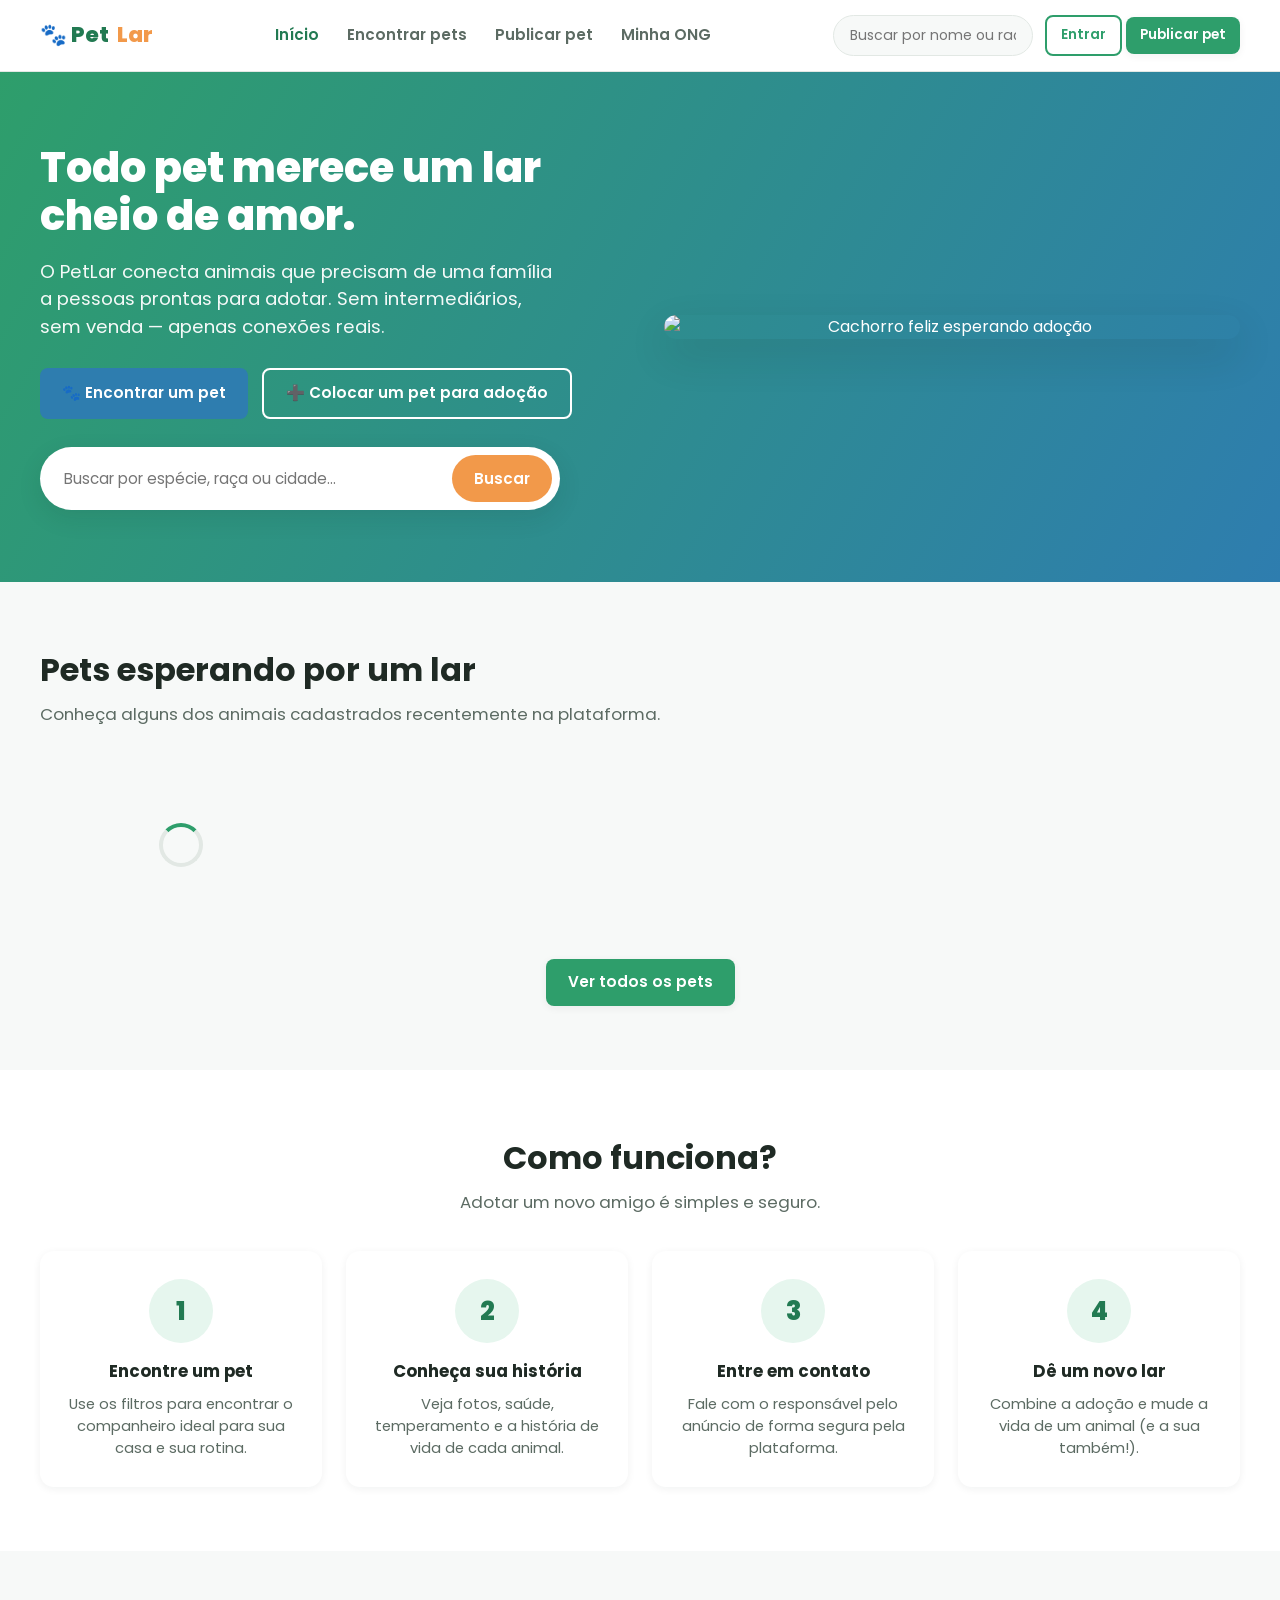
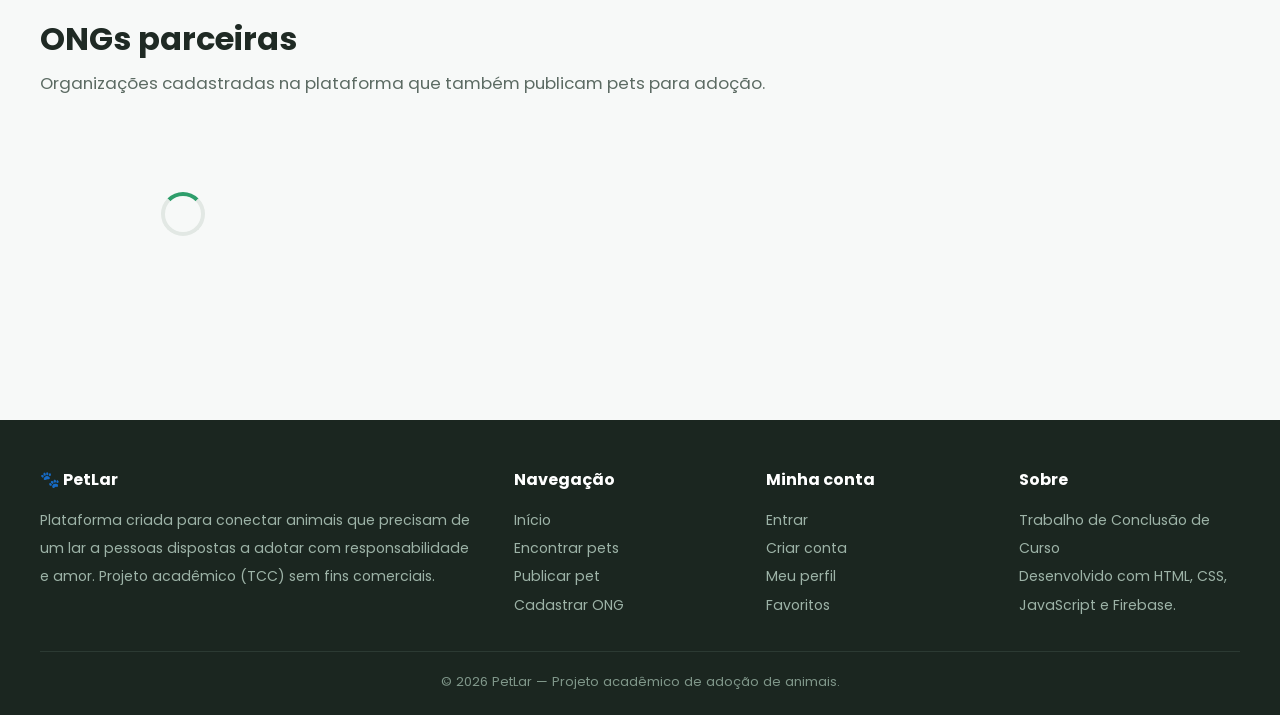
==== index.html @ cc05b036 "Petlar" ====
<!DOCTYPE html>
<html lang="pt-BR">
<head>
<meta charset="UTF-8">
<meta name="viewport" content="width=device-width, initial-scale=1.0">
<title>PetLar - Adote com amor</title>
<meta name="description" content="Plataforma de adoção de animais. Encontre um pet ou publique um anúncio de adoção.">
<link rel="preconnect" href="https://fonts.googleapis.com">
<link href="https://fonts.googleapis.com/css2?family=Poppins:wght@400;500;600;700;800&display=swap" rel="stylesheet">
<link rel="stylesheet" href="css/style.css">
</head>
<body>

<header class="site-header" id="site-header"></header>

<!-- HERO -->
<section class="hero">
  <div class="container">
    <div class="hero-content">
      <h1>Todo pet merece um lar cheio de amor.</h1>
      <p>O PetLar conecta animais que precisam de uma família a pessoas prontas para adotar. Sem intermediários, sem venda — apenas conexões reais.</p>
      <div class="hero-actions">
        <a href="pets.html" class="btn btn-secondary">🐾 Encontrar um pet</a>
        <a href="publicar.html" class="btn btn-outline-white">➕ Colocar um pet para adoção</a>
      </div>
      <form class="hero-search" onsubmit="event.preventDefault(); window.location.href='pets.html?busca=' + encodeURIComponent(this.q.value);">
        <input type="text" name="q" placeholder="Buscar por espécie, raça ou cidade...">
        <button type="submit" class="btn btn-accent">Buscar</button>
      </form>
    </div>
    <div class="hero-image">
      <img src="https://images.unsplash.com/photo-1601758228041-f3b2795255f1?q=80&w=900&auto=format&fit=crop" alt="Cachorro feliz esperando adoção">
    </div>
  </div>
</section>

<!-- PETS RECENTES -->
<section class="section">
  <div class="container">
    <h2 class="section-title">Pets esperando por um lar</h2>
    <p class="section-subtitle">Conheça alguns dos animais cadastrados recentemente na plataforma.</p>
    <div class="pets-grid" id="recent-pets-grid">
      <div class="loading-spinner"><div class="spinner"></div></div>
    </div>
    <div class="text-center" style="margin-top:32px;">
      <a href="pets.html" class="btn btn-primary">Ver todos os pets</a>
    </div>
  </div>
</section>

<!-- COMO FUNCIONA -->
<section class="section bg-alt">
  <div class="container">
    <h2 class="section-title text-center">Como funciona?</h2>
    <p class="section-subtitle text-center">Adotar um novo amigo é simples e seguro.</p>
    <div class="steps-grid">
      <div class="step-card">
        <div class="step-icon">1</div>
        <h3>Encontre um pet</h3>
        <p>Use os filtros para encontrar o companheiro ideal para sua casa e sua rotina.</p>
      </div>
      <div class="step-card">
        <div class="step-icon">2</div>
        <h3>Conheça sua história</h3>
        <p>Veja fotos, saúde, temperamento e a história de vida de cada animal.</p>
      </div>
      <div class="step-card">
        <div class="step-icon">3</div>
        <h3>Entre em contato</h3>
        <p>Fale com o responsável pelo anúncio de forma segura pela plataforma.</p>
      </div>
      <div class="step-card">
        <div class="step-icon">4</div>
        <h3>Dê um novo lar</h3>
        <p>Combine a adoção e mude a vida de um animal (e a sua também!).</p>
      </div>
    </div>
  </div>
</section>

<!-- ONGS PARCEIRAS -->
<section class="section">
  <div class="container">
    <h2 class="section-title">ONGs parceiras</h2>
    <p class="section-subtitle">Organizações cadastradas na plataforma que também publicam pets para adoção.</p>
    <div class="ongs-grid" id="partner-ongs-grid">
      <div class="loading-spinner"><div class="spinner"></div></div>
    </div>
  </div>
</section>

<footer class="site-footer" id="site-footer"></footer>

<!-- Firebase SDK (compat) -->
<script src="https://www.gstatic.com/firebasejs/10.13.0/firebase-app-compat.js"></script>
<script src="https://www.gstatic.com/firebasejs/10.13.0/firebase-auth-compat.js"></script>
<script src="https://www.gstatic.com/firebasejs/10.13.0/firebase-firestore-compat.js"></script>
<script src="https://www.gstatic.com/firebasejs/10.13.0/firebase-storage-compat.js"></script>

<script src="js/firebase-config.js"></script>
<script src="js/utils.js"></script>
<script src="js/header.js"></script>
<script src="js/auth.js"></script>
<script src="js/pets.js"></script>
<script>
  initLayout('index');

  async function carregarPetsRecentes(){
    const grid = document.getElementById('recent-pets-grid');
    try{
      const pets = await buscarPets({ incluirAdotados: false });
      const recentes = pets.slice(0, 8);
      if(recentes.length === 0){
        grid.innerHTML = `<div class="empty-state"><div class="icon">🐕</div><h3>Nenhum pet cadastrado ainda</h3><p>Seja o primeiro a publicar um pet para adoção!</p></div>`;
        return;
      }
      grid.innerHTML = recentes.map(petCardHTML).join('');
      atualizarBotoesFavorito();
    }catch(err){
      console.error(err);
      grid.innerHTML = `<div class="empty-state"><h3>Erro ao carregar pets</h3><p>${traduzirErroFirebase(err)}</p></div>`;
    }
  }

  async function carregarOngsParceiras(){
    const grid = document.getElementById('partner-ongs-grid');
    try{
      const snap = await db.collection('ongs').where('status', '==', 'aprovada').limit(6).get();
      const ongs = snap.docs.map(d => ({ id: d.id, ...d.data() }));
      if(ongs.length === 0){
        grid.innerHTML = `<div class="empty-state"><div class="icon">🏠</div><h3>Nenhuma ONG parceira ainda</h3><p>Cadastre a sua ONG e apareça aqui.</p></div>`;
        return;
      }
      grid.innerHTML = ongs.map(o => `
        <a href="ong.html?id=${o.id}" class="ong-card">
          <img src="${o.logo || 'https://placehold.co/100x100?text=ONG'}" alt="${o.name}">
          <div>
            <h3>${o.name}</h3>
            <p style="color:var(--color-text-light); font-size:0.85rem;">📍 ${o.city}/${o.state}</p>
          </div>
        </a>
      `).join('');
    }catch(err){
      console.error(err);
      grid.innerHTML = '';
    }
  }

  carregarPetsRecentes();
  carregarOngsParceiras();
</script>
</body>
</html>
---- css/style.css ----
/* ==========================================================================
   PetLar - Design System / Estilos Globais
   ========================================================================== */

:root{
  --color-primary: #2E9E6B;      /* verde - confiança/natureza */
  --color-primary-dark: #227A52;
  --color-primary-light: #E6F6EE;
  --color-secondary: #2E7DAF;    /* azul - segurança */
  --color-secondary-dark: #235F86;
  --color-accent: #F2994A;       /* laranja - acolhimento/carinho */
  --color-accent-dark: #D97F2E;
  --color-danger: #E15554;
  --color-danger-dark: #C43F3E;
  --color-warning: #F2C94C;
  --color-bg: #F7F9F8;
  --color-surface: #FFFFFF;
  --color-text: #1F2A24;
  --color-text-light: #5C6B63;
  --color-border: #E2E8E4;
  --radius-sm: 8px;
  --radius-md: 14px;
  --radius-lg: 22px;
  --shadow-sm: 0 2px 8px rgba(20, 40, 30, 0.06);
  --shadow-md: 0 8px 24px rgba(20, 40, 30, 0.10);
  --shadow-lg: 0 16px 40px rgba(20, 40, 30, 0.14);
  --header-height: 72px;
  --max-width: 1240px;
  --font-main: 'Poppins', 'Segoe UI', Arial, sans-serif;
}

*{ box-sizing: border-box; margin:0; padding:0; }
html{ scroll-behavior: smooth; }
body{
  font-family: var(--font-main);
  background: var(--color-bg);
  color: var(--color-text);
  line-height: 1.5;
  -webkit-font-smoothing: antialiased;
  padding-top: var(--header-height);
}
img{ max-width:100%; display:block; }
a{ text-decoration:none; color: inherit; }
ul{ list-style:none; }
button{ font-family: inherit; cursor:pointer; }
input, select, textarea{ font-family: inherit; }

.container{
  width:100%;
  max-width: var(--max-width);
  margin: 0 auto;
  padding: 0 20px;
}

.section{ padding: 64px 0; }
.section-title{ font-size: 2rem; font-weight:700; margin-bottom: 8px; }
.section-subtitle{ color: var(--color-text-light); margin-bottom: 36px; font-size:1.05rem; }
.text-center{ text-align:center; }

/* ---------- Botões ---------- */
.btn{
  display:inline-flex; align-items:center; justify-content:center; gap:8px;
  padding: 12px 22px; border-radius: var(--radius-sm); border:none;
  font-weight:600; font-size:0.95rem; transition: all .2s ease; white-space:nowrap;
}
.btn:active{ transform: scale(0.97); }
.btn-primary{ background: var(--color-primary); color:#fff; box-shadow: var(--shadow-sm); }
.btn-primary:hover{ background: var(--color-primary-dark); }
.btn-secondary{ background: var(--color-secondary); color:#fff; }
.btn-secondary:hover{ background: var(--color-secondary-dark); }
.btn-accent{ background: var(--color-accent); color:#fff; }
.btn-accent:hover{ background: var(--color-accent-dark); }
.btn-outline{ background:transparent; border:2px solid var(--color-primary); color: var(--color-primary); }
.btn-outline:hover{ background: var(--color-primary-light); }
.btn-outline-white{ background:transparent; border:2px solid #fff; color:#fff; }
.btn-outline-white:hover{ background: rgba(255,255,255,0.15); }
.btn-danger{ background: var(--color-danger); color:#fff; }
.btn-danger:hover{ background: var(--color-danger-dark); }
.btn-ghost{ background: transparent; color: var(--color-text); }
.btn-ghost:hover{ background: var(--color-border); }
.btn-sm{ padding: 8px 14px; font-size:0.85rem; }
.btn-block{ width:100%; }
.btn:disabled{ opacity:.6; cursor:not-allowed; }

/* ---------- Header ---------- */
.site-header{
  position: fixed; top:0; left:0; right:0; height: var(--header-height);
  background: rgba(255,255,255,0.96); backdrop-filter: blur(6px);
  border-bottom: 1px solid var(--color-border); z-index: 1000;
}
.site-header .container{ height:100%; display:flex; align-items:center; justify-content:space-between; gap:16px; }
.logo{ display:flex; align-items:center; gap:8px; font-weight:800; font-size:1.35rem; color: var(--color-primary-dark); flex-shrink:0; }
.logo span{ color: var(--color-accent); }
.nav-desktop{ display:flex; align-items:center; gap:28px; flex:1; justify-content:center; }
.nav-desktop a{ font-weight:600; font-size:0.95rem; color: var(--color-text-light); transition: color .2s; position:relative; }
.nav-desktop a:hover, .nav-desktop a.active{ color: var(--color-primary-dark); }
.header-actions{ display:flex; align-items:center; gap:12px; flex-shrink:0; }
.header-search{ display:flex; align-items:center; }
.header-search input{
  border:1px solid var(--color-border); border-radius: 999px; padding: 9px 16px;
  width: 200px; font-size:0.88rem; background: var(--color-bg);
}
.user-menu{ position:relative; }
.user-avatar-btn{ display:flex; align-items:center; gap:8px; background:none; border:none; padding:4px; border-radius:999px; }
.user-avatar-btn img{ width:38px; height:38px; border-radius:50%; object-fit:cover; border:2px solid var(--color-primary); }
.user-dropdown{
  position:absolute; right:0; top:52px; background:#fff; border-radius: var(--radius-md);
  box-shadow: var(--shadow-lg); min-width:210px; padding:8px; display:none; border:1px solid var(--color-border);
}
.user-dropdown.open{ display:block; }
.user-dropdown a, .user-dropdown button{
  display:flex; align-items:center; gap:10px; width:100%; text-align:left; background:none; border:none;
  padding:10px 12px; border-radius: var(--radius-sm); font-size:0.9rem; font-weight:500; color: var(--color-text);
}
.user-dropdown a:hover, .user-dropdown button:hover{ background: var(--color-primary-light); }
.mobile-toggle{ display:none; background:none; border:none; font-size:1.6rem; color: var(--color-primary-dark); }

.nav-mobile{
  display:none; position:fixed; top: var(--header-height); left:0; right:0; bottom:0;
  background:#fff; z-index:999; padding:20px; overflow-y:auto;
}
.nav-mobile.open{ display:block; }
.nav-mobile a, .nav-mobile button{
  display:flex; align-items:center; gap:10px; padding:16px 6px; border-bottom:1px solid var(--color-border);
  font-weight:600; font-size:1.05rem; width:100%; text-align:left; background:none; border-left:none; border-right:none; border-top:none;
}
.nav-mobile .btn{ margin-top:16px; }

/* ---------- Hero ---------- */
.hero{
  background: linear-gradient(120deg, var(--color-primary) 0%, var(--color-secondary) 100%);
  color:#fff; padding: 72px 0; overflow:hidden; position:relative;
}
.hero .container{ display:flex; align-items:center; gap:48px; }
.hero-content{ flex:1; }
.hero-content h1{ font-size: 2.6rem; font-weight:800; line-height:1.15; margin-bottom:18px; }
.hero-content p{ font-size:1.15rem; opacity:.95; margin-bottom:28px; max-width:520px; }
.hero-actions{ display:flex; gap:14px; flex-wrap:wrap; }
.hero-image{ flex:1; text-align:center; }
.hero-image img{ max-width:100%; border-radius: var(--radius-lg); box-shadow: var(--shadow-lg); }
.hero-search{
  margin-top:28px; background:#fff; padding:8px; border-radius: 999px; display:flex; gap:8px;
  max-width:520px; box-shadow: var(--shadow-md);
}
.hero-search input{ flex:1; border:none; padding:12px 16px; border-radius:999px; font-size:0.95rem; color: var(--color-text); }
.hero-search input:focus{ outline:none; }
.hero-search button{ border-radius:999px; }

/* ---------- Como funciona ---------- */
.steps-grid{ display:grid; grid-template-columns: repeat(4, 1fr); gap:24px; }
.step-card{ background: var(--color-surface); border-radius: var(--radius-md); padding: 28px 20px; text-align:center; box-shadow: var(--shadow-sm); transition: transform .2s; }
.step-card:hover{ transform: translateY(-4px); box-shadow: var(--shadow-md); }
.step-icon{
  width:64px; height:64px; border-radius:50%; background: var(--color-primary-light); color: var(--color-primary-dark);
  display:flex; align-items:center; justify-content:center; font-size:1.6rem; margin:0 auto 16px; font-weight:800;
}
.step-card h3{ font-size:1.05rem; margin-bottom:8px; }
.step-card p{ color: var(--color-text-light); font-size:0.92rem; }

/* ---------- Cards de Pet ---------- */
.pets-grid{ display:grid; grid-template-columns: repeat(auto-fill, minmax(260px, 1fr)); gap:24px; }
.pet-card{
  background: var(--color-surface); border-radius: var(--radius-md); overflow:hidden;
  box-shadow: var(--shadow-sm); transition: transform .2s, box-shadow .2s; display:flex; flex-direction:column;
  border:1px solid var(--color-border);
}
.pet-card:hover{ transform: translateY(-6px); box-shadow: var(--shadow-md); }
.pet-card-img{ position:relative; width:100%; padding-top:75%; background:#eee; overflow:hidden; }
.pet-card-img img{ position:absolute; top:0; left:0; width:100%; height:100%; object-fit:cover; }
.pet-card-badge{
  position:absolute; top:12px; left:12px; background: var(--color-accent); color:#fff; font-size:0.72rem;
  font-weight:700; padding:4px 10px; border-radius:999px; text-transform:uppercase; letter-spacing:.03em;
}
.pet-card-badge.adopted{ background: var(--color-text-light); }
.pet-card-fav{
  position:absolute; top:10px; right:10px; background:rgba(255,255,255,0.9); border:none; border-radius:50%;
  width:36px; height:36px; display:flex; align-items:center; justify-content:center; font-size:1.1rem;
}
.pet-card-fav.active{ color: var(--color-danger); }
.pet-card-body{ padding:16px; flex:1; display:flex; flex-direction:column; gap:6px; }
.pet-card-body h3{ font-size:1.15rem; font-weight:700; }
.pet-card-meta{ display:flex; flex-wrap:wrap; gap:6px; color: var(--color-text-light); font-size:0.85rem; }
.pet-card-meta span::after{ content:'•'; margin-left:6px; color: var(--color-border); }
.pet-card-meta span:last-child::after{ content:''; }
.pet-card-location{ font-size:0.85rem; color: var(--color-text-light); display:flex; align-items:center; gap:5px; }
.pet-card-footer{ padding:0 16px 16px; margin-top:auto; }

/* ---------- Filtros ---------- */
.filters-bar{
  background:#fff; border-radius: var(--radius-md); padding:20px; box-shadow: var(--shadow-sm);
  display:grid; grid-template-columns: repeat(auto-fill, minmax(150px,1fr)); gap:14px; margin-bottom: 28px; align-items:end;
}
.filter-group{ display:flex; flex-direction:column; gap:6px; }
.filter-group label{ font-size:0.78rem; font-weight:700; color: var(--color-text-light); text-transform:uppercase; letter-spacing:.02em; }
.filters-bar .btn{ align-self:end; }

/* ---------- Formulários ---------- */
.form-card{
  background:#fff; border-radius: var(--radius-lg); padding: 36px; box-shadow: var(--shadow-md);
  max-width: 640px; margin: 40px auto;
}
.form-card.wide{ max-width: 900px; }
.form-card h2{ font-size:1.6rem; margin-bottom:6px; }
.form-card .form-subtitle{ color: var(--color-text-light); margin-bottom: 26px; }
.form-row{ display:grid; grid-template-columns: 1fr 1fr; gap:16px; }
.form-group{ margin-bottom:18px; }
.form-group label{ display:block; font-weight:600; font-size:0.88rem; margin-bottom:6px; }
.form-group .hint{ font-size:0.78rem; color: var(--color-text-light); margin-top:4px; display:block; }
.form-control{
  width:100%; padding: 12px 14px; border:1.5px solid var(--color-border); border-radius: var(--radius-sm);
  font-size:0.95rem; background:#fcfdfc; transition: border-color .2s;
}
.form-control:focus{ outline:none; border-color: var(--color-primary); background:#fff; }
textarea.form-control{ resize:vertical; min-height:100px; }
.checkbox-row{ display:flex; align-items:center; gap:8px; margin-bottom:10px; }
.checkbox-row input{ width:18px; height:18px; accent-color: var(--color-primary); }
.radio-group{ display:flex; gap:16px; }
.radio-option{ display:flex; align-items:center; gap:6px; }
.form-divider{ border:none; border-top:1px solid var(--color-border); margin: 24px 0; }
.form-error{ color: var(--color-danger); font-size:0.82rem; margin-top:4px; display:none; }
.form-error.show{ display:block; }
.image-upload-box{
  border:2px dashed var(--color-border); border-radius: var(--radius-md); padding: 24px; text-align:center;
  color: var(--color-text-light); cursor:pointer; transition: border-color .2s;
}
.image-upload-box:hover{ border-color: var(--color-primary); }
.image-preview-grid{ display:flex; flex-wrap:wrap; gap:12px; margin-top:14px; }
.image-preview-item{ position:relative; width:100px; height:100px; border-radius: var(--radius-sm); overflow:hidden; border:2px solid var(--color-border); }
.image-preview-item img{ width:100%; height:100%; object-fit:cover; }
.image-preview-item .main-tag{ position:absolute; bottom:0; left:0; right:0; background: var(--color-primary); color:#fff; font-size:0.65rem; text-align:center; padding:2px; }
.image-preview-item .remove-img{ position:absolute; top:2px; right:2px; background:rgba(0,0,0,0.6); color:#fff; border:none; border-radius:50%; width:20px; height:20px; font-size:0.7rem; }
.image-preview-item.selected{ border-color: var(--color-accent); }

/* ---------- Auth pages ---------- */
.auth-page{ min-height: calc(100vh - var(--header-height)); display:flex; align-items:center; justify-content:center; background: var(--color-bg); padding: 40px 16px; }
.auth-links{ text-align:center; margin-top:16px; font-size:0.9rem; color: var(--color-text-light); }
.auth-links a{ color: var(--color-primary-dark); font-weight:600; }

/* ---------- Cards genéricos / painel ---------- */
.panel-header{ display:flex; align-items:center; justify-content:space-between; flex-wrap:wrap; gap:12px; margin-bottom: 28px; }
.stat-grid{ display:grid; grid-template-columns: repeat(auto-fit, minmax(180px,1fr)); gap:18px; margin-bottom: 32px; }
.stat-card{ background:#fff; border-radius: var(--radius-md); padding: 22px; box-shadow: var(--shadow-sm); border-left:5px solid var(--color-primary); }
.stat-card h4{ font-size:0.82rem; color: var(--color-text-light); text-transform:uppercase; letter-spacing:.03em; margin-bottom:8px; }
.stat-card .stat-value{ font-size:1.9rem; font-weight:800; }
.stat-card.orange{ border-left-color: var(--color-accent); }
.stat-card.blue{ border-left-color: var(--color-secondary); }
.stat-card.red{ border-left-color: var(--color-danger); }

.table-wrap{ background:#fff; border-radius: var(--radius-md); overflow-x:auto; box-shadow: var(--shadow-sm); }
table{ width:100%; border-collapse:collapse; min-width:640px; }
th, td{ text-align:left; padding: 14px 16px; border-bottom:1px solid var(--color-border); font-size:0.88rem; }
th{ background: var(--color-bg); font-weight:700; text-transform:uppercase; font-size:0.72rem; letter-spacing:.03em; color: var(--color-text-light); }
tr:last-child td{ border-bottom:none; }

.badge{ display:inline-block; padding:4px 10px; border-radius:999px; font-size:0.72rem; font-weight:700; text-transform:uppercase; }
.badge-green{ background: var(--color-primary-light); color: var(--color-primary-dark); }
.badge-gray{ background:#EDEFEE; color: var(--color-text-light); }
.badge-orange{ background:#FEF1E3; color: var(--color-accent-dark); }
.badge-red{ background:#FBEAEA; color: var(--color-danger-dark); }

.tabs{ display:flex; gap:6px; border-bottom:2px solid var(--color-border); margin-bottom:24px; flex-wrap:wrap; }
.tab-btn{ background:none; border:none; padding:12px 18px; font-weight:600; color: var(--color-text-light); border-bottom:3px solid transparent; margin-bottom:-2px; }
.tab-btn.active{ color: var(--color-primary-dark); border-color: var(--color-primary); }

/* ---------- Perfil ---------- */
.profile-header{ display:flex; align-items:center; gap:24px; background:#fff; border-radius: var(--radius-lg); padding:32px; box-shadow: var(--shadow-sm); margin-bottom: 28px; flex-wrap:wrap; }
.profile-avatar{ width:110px; height:110px; border-radius:50%; object-fit:cover; border:4px solid var(--color-primary-light); }
.profile-info h2{ font-size:1.5rem; }
.profile-info p{ color: var(--color-text-light); margin-top:4px; }
.profile-stats{ display:flex; gap:28px; margin-top:12px; }
.profile-stats div{ text-align:center; }
.profile-stats strong{ display:block; font-size:1.3rem; color: var(--color-primary-dark); }
.profile-stats span{ font-size:0.78rem; color: var(--color-text-light); }

/* ---------- Detalhe do Pet ---------- */
.pet-detail{ display:grid; grid-template-columns: 1.1fr 0.9fr; gap:40px; align-items:start; }
.pet-gallery-main{ width:100%; border-radius: var(--radius-lg); overflow:hidden; aspect-ratio: 4/3; background:#eee; }
.pet-gallery-main img{ width:100%; height:100%; object-fit:cover; }
.pet-gallery-thumbs{ display:flex; gap:10px; margin-top:12px; flex-wrap:wrap; }
.pet-gallery-thumbs img{ width:76px; height:76px; object-fit:cover; border-radius: var(--radius-sm); cursor:pointer; border:2px solid transparent; }
.pet-gallery-thumbs img.active{ border-color: var(--color-primary); }
.pet-info-card{ background:#fff; border-radius: var(--radius-lg); padding:28px; box-shadow: var(--shadow-sm); }
.pet-info-card h1{ font-size:1.8rem; margin-bottom:6px; }
.pet-location{ color: var(--color-text-light); margin-bottom:16px; display:flex; align-items:center; gap:6px; }
.pet-tags{ display:flex; flex-wrap:wrap; gap:8px; margin-bottom:20px; }
.pet-tag{ background: var(--color-primary-light); color: var(--color-primary-dark); padding:6px 14px; border-radius:999px; font-size:0.82rem; font-weight:600; }
.pet-action-row{ display:flex; gap:10px; margin-top:20px; flex-wrap:wrap; }
.pet-section{ margin-top: 28px; }
.pet-section h3{ font-size:1.1rem; margin-bottom:8px; color: var(--color-primary-dark); }
.pet-section p{ color: var(--color-text); line-height:1.7; }
.health-grid{ display:grid; grid-template-columns: repeat(2,1fr); gap:10px; margin-top:8px; }
.health-item{ display:flex; align-items:center; gap:8px; background: var(--color-bg); padding:10px 14px; border-radius: var(--radius-sm); font-size:0.88rem; }
.responsible-box{ background: var(--color-bg); border-radius: var(--radius-md); padding:18px; margin-top:24px; display:flex; align-items:center; gap:14px; }
.responsible-box img{ width:48px; height:48px; border-radius:50%; object-fit:cover; }

/* ---------- ONG ---------- */
.ong-header{ background: linear-gradient(120deg, var(--color-secondary), var(--color-primary)); color:#fff; padding: 56px 0; }
.ong-header .container{ display:flex; align-items:center; gap:24px; flex-wrap:wrap; }
.ong-logo{ width:110px; height:110px; border-radius:50%; object-fit:cover; border:4px solid #fff; background:#fff; }
.ong-header h1{ font-size:1.8rem; }
.ong-contacts{ display:flex; gap:16px; flex-wrap:wrap; margin-top:12px; font-size:0.9rem; }
.ong-card{ display:flex; gap:16px; background:#fff; border-radius: var(--radius-md); padding:18px; box-shadow: var(--shadow-sm); align-items:center; }
.ong-card img{ width:64px; height:64px; border-radius:50%; object-fit:cover; }
.ongs-grid{ display:grid; grid-template-columns: repeat(auto-fill, minmax(240px,1fr)); gap:20px; }

/* ---------- Empty state ---------- */
.empty-state{ text-align:center; padding: 60px 20px; color: var(--color-text-light); }
.empty-state .icon{ font-size:3rem; margin-bottom:16px; }
.empty-state h3{ color: var(--color-text); margin-bottom:8px; }

/* ---------- Toast ---------- */
#toast-container{ position:fixed; top: calc(var(--header-height) + 16px); right:16px; z-index:3000; display:flex; flex-direction:column; gap:10px; }
.toast{
  background:#fff; border-left:5px solid var(--color-primary); padding:14px 18px; border-radius: var(--radius-sm);
  box-shadow: var(--shadow-md); min-width:260px; font-size:0.9rem; font-weight:500; animation: toastIn .25s ease;
}
.toast.error{ border-left-color: var(--color-danger); }
.toast.success{ border-left-color: var(--color-primary); }
.toast.warning{ border-left-color: var(--color-warning); }
@keyframes toastIn{ from{ opacity:0; transform: translateX(20px);} to{ opacity:1; transform:translateX(0);} }

/* ---------- Loading ---------- */
.loading-spinner{ display:flex; align-items:center; justify-content:center; padding: 60px; }
.spinner{ width:44px; height:44px; border:4px solid var(--color-border); border-top-color: var(--color-primary); border-radius:50%; animation: spin .8s linear infinite; }
@keyframes spin{ to{ transform: rotate(360deg); } }
.spinner-sm{ width:16px; height:16px; border-width:2px; display:inline-block; }

/* ---------- Modal ---------- */
.modal-overlay{ position:fixed; inset:0; background: rgba(20,30,25,0.55); z-index:4000; display:none; align-items:center; justify-content:center; padding:16px; }
.modal-overlay.open{ display:flex; }
.modal-box{ background:#fff; border-radius: var(--radius-lg); padding:28px; max-width:440px; width:100%; box-shadow: var(--shadow-lg); }
.modal-box h3{ margin-bottom:12px; font-size:1.2rem; }
.modal-box p{ color: var(--color-text-light); margin-bottom:22px; }
.modal-actions{ display:flex; justify-content:flex-end; gap:10px; }

/* ---------- Paginação ---------- */
.load-more-wrap{ text-align:center; margin-top: 32px; }

/* ---------- Footer ---------- */
.site-footer{ background:#1B2620; color:#cfe0d6; padding: 48px 0 24px; margin-top: 60px; }
.footer-grid{ display:grid; grid-template-columns: 2fr 1fr 1fr 1fr; gap:32px; margin-bottom: 32px; }
.footer-grid h4{ color:#fff; margin-bottom:14px; font-size:1rem; }
.footer-grid p, .footer-grid a{ color:#9db3a7; font-size:0.88rem; line-height:2; }
.footer-grid a:hover{ color:#fff; }
.footer-bottom{ text-align:center; border-top:1px solid #2c3a33; padding-top:20px; font-size:0.82rem; color:#7f9689; }

/* ---------- Cards ONGs Parceiras (home) ---------- */
.bg-alt{ background:#fff; }

/* ==========================================================================
   RESPONSIVO
   ========================================================================== */
@media (max-width: 960px){
  .pet-detail{ grid-template-columns: 1fr; }
  .footer-grid{ grid-template-columns: 1fr 1fr; }
  .steps-grid{ grid-template-columns: repeat(2,1fr); }
}

@media (max-width: 768px){
  .nav-desktop, .header-search{ display:none; }
  .mobile-toggle{ display:block; }
  .hero .container{ flex-direction:column; text-align:center; }
  .hero-content p{ margin-left:auto; margin-right:auto; }
  .hero-actions{ justify-content:center; }
  .hero-search{ margin-left:auto; margin-right:auto; }
  .hero-content h1{ font-size:2rem; }
  .form-row{ grid-template-columns: 1fr; }
  .form-card{ padding:24px; margin: 20px auto; }
  .footer-grid{ grid-template-columns: 1fr 1fr; }
  .health-grid{ grid-template-columns: 1fr; }
  .profile-header{ flex-direction:column; text-align:center; }
  .profile-stats{ justify-content:center; }
  .header-actions .btn span.btn-text{ display:none; }
}

@media (max-width: 480px){
  .steps-grid{ grid-template-columns: 1fr; }
  .footer-grid{ grid-template-columns: 1fr; }
  .pets-grid{ grid-template-columns: 1fr 1fr; gap:12px; }
  .container{ padding: 0 14px; }
  .hero{ padding: 48px 0; }
  .section{ padding: 44px 0; }
}
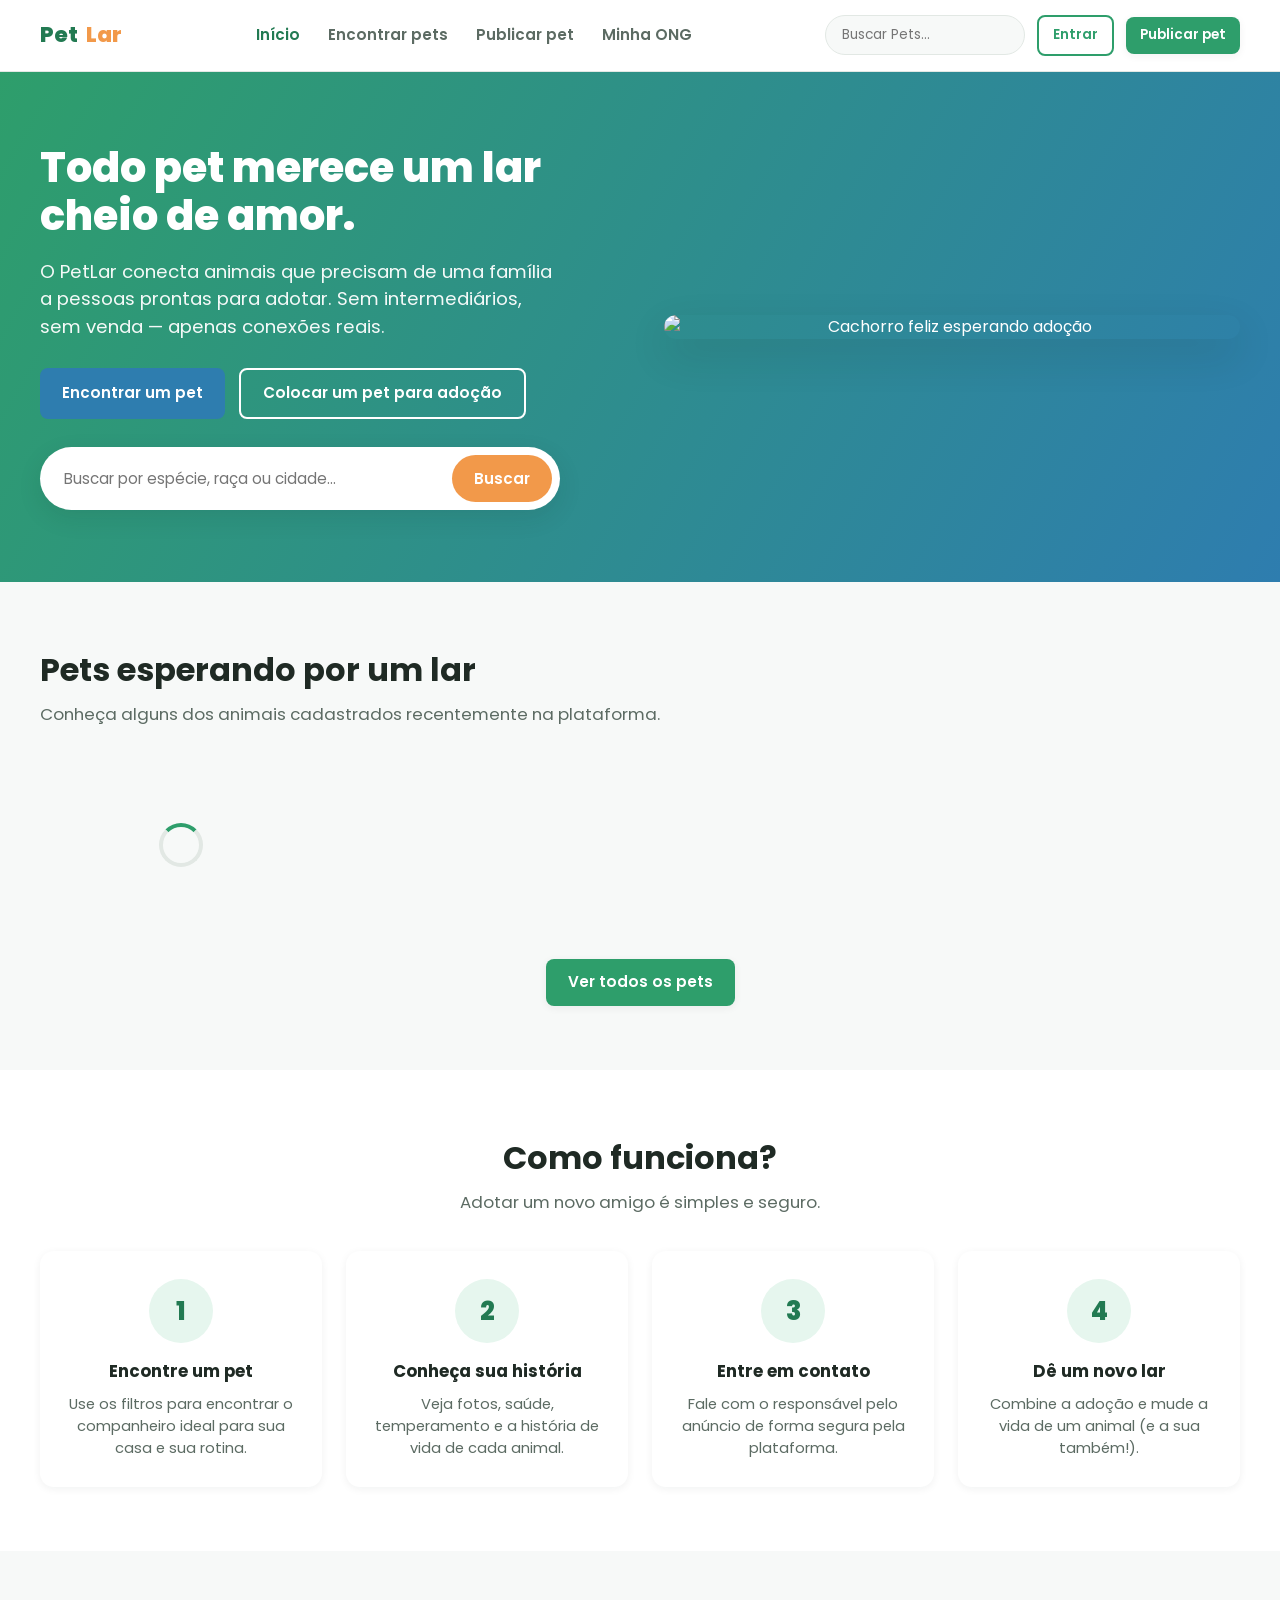
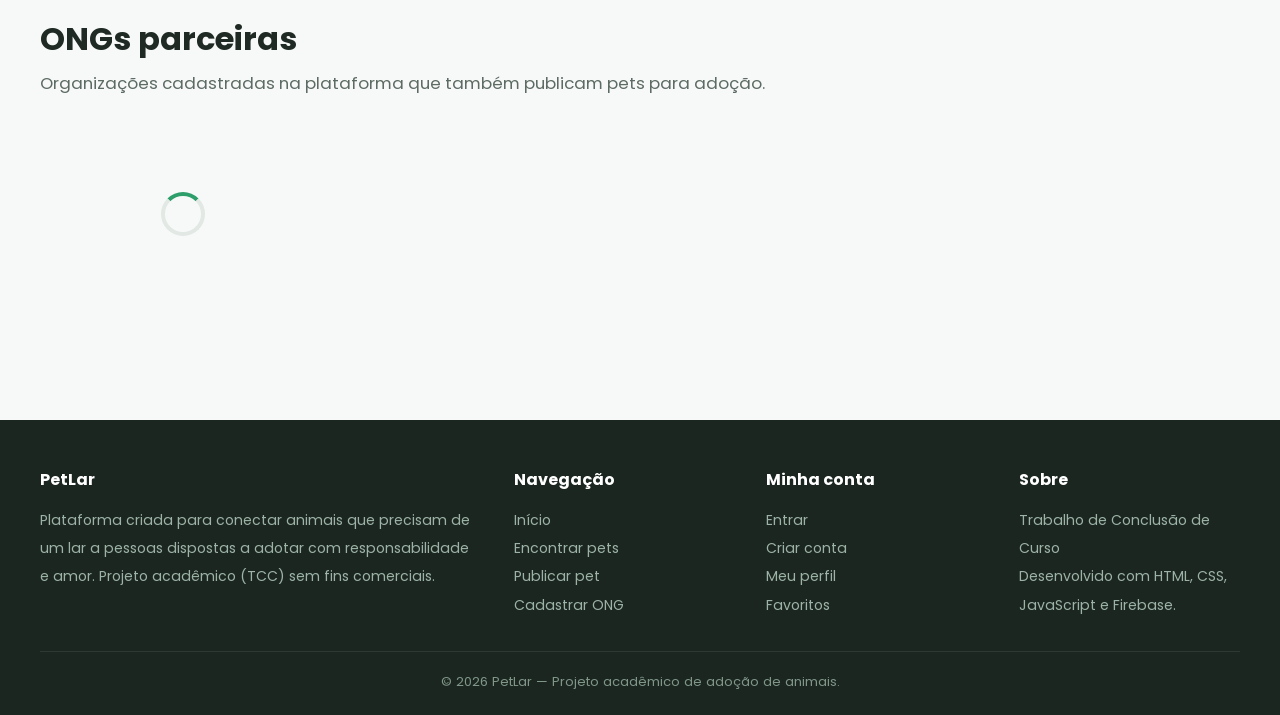
==== commit 2fdbe31a: "Atualizando projeto PetLar" ====
--- a/index.html
+++ b/index.html
@@ -13,15 +13,14 @@
 
 <header class="site-header" id="site-header"></header>
 
-<!-- HERO -->
 <section class="hero">
   <div class="container">
     <div class="hero-content">
       <h1>Todo pet merece um lar cheio de amor.</h1>
       <p>O PetLar conecta animais que precisam de uma família a pessoas prontas para adotar. Sem intermediários, sem venda — apenas conexões reais.</p>
       <div class="hero-actions">
-        <a href="pets.html" class="btn btn-secondary">🐾 Encontrar um pet</a>
-        <a href="publicar.html" class="btn btn-outline-white">➕ Colocar um pet para adoção</a>
+        <a href="pets.html" class="btn btn-secondary">Encontrar um pet</a>
+        <a href="publicar.html" class="btn btn-outline-white">Colocar um pet para adoção</a>
       </div>
       <form class="hero-search" onsubmit="event.preventDefault(); window.location.href='pets.html?busca=' + encodeURIComponent(this.q.value);">
         <input type="text" name="q" placeholder="Buscar por espécie, raça ou cidade...">
@@ -34,7 +33,6 @@
   </div>
 </section>
 
-<!-- PETS RECENTES -->
 <section class="section">
   <div class="container">
     <h2 class="section-title">Pets esperando por um lar</h2>
@@ -48,7 +46,6 @@
   </div>
 </section>
 
-<!-- COMO FUNCIONA -->
 <section class="section bg-alt">
   <div class="container">
     <h2 class="section-title text-center">Como funciona?</h2>
@@ -78,7 +75,6 @@
   </div>
 </section>
 
-<!-- ONGS PARCEIRAS -->
 <section class="section">
   <div class="container">
     <h2 class="section-title">ONGs parceiras</h2>
@@ -91,7 +87,6 @@
 
 <footer class="site-footer" id="site-footer"></footer>
 
-<!-- Firebase SDK (compat) -->
 <script src="https://www.gstatic.com/firebasejs/10.13.0/firebase-app-compat.js"></script>
 <script src="https://www.gstatic.com/firebasejs/10.13.0/firebase-auth-compat.js"></script>
 <script src="https://www.gstatic.com/firebasejs/10.13.0/firebase-firestore-compat.js"></script>
@@ -111,7 +106,7 @@
       const pets = await buscarPets({ incluirAdotados: false });
       const recentes = pets.slice(0, 8);
       if(recentes.length === 0){
-        grid.innerHTML = `<div class="empty-state"><div class="icon">🐕</div><h3>Nenhum pet cadastrado ainda</h3><p>Seja o primeiro a publicar um pet para adoção!</p></div>`;
+        grid.innerHTML = `<div class="empty-state"><h3>Nenhum pet cadastrado ainda</h3><p>Seja o primeiro a publicar um pet para adoção!</p></div>`;
         return;
       }
       grid.innerHTML = recentes.map(petCardHTML).join('');
@@ -128,7 +123,7 @@
       const snap = await db.collection('ongs').where('status', '==', 'aprovada').limit(6).get();
       const ongs = snap.docs.map(d => ({ id: d.id, ...d.data() }));
       if(ongs.length === 0){
-        grid.innerHTML = `<div class="empty-state"><div class="icon">🏠</div><h3>Nenhuma ONG parceira ainda</h3><p>Cadastre a sua ONG e apareça aqui.</p></div>`;
+        grid.innerHTML = `<div class="empty-state"><h3>Nenhuma ONG parceira ainda</h3><p>Cadastre a sua ONG e apareça aqui.</p></div>`;
         return;
       }
       grid.innerHTML = ongs.map(o => `
@@ -136,7 +131,7 @@
           <img src="${o.logo || 'https://placehold.co/100x100?text=ONG'}" alt="${o.name}">
           <div>
             <h3>${o.name}</h3>
-            <p style="color:var(--color-text-light); font-size:0.85rem;">📍 ${o.city}/${o.state}</p>
+            <p style="color:var(--color-text-light); font-size:0.85rem;">${o.city}/${o.state}</p>
           </div>
         </a>
       `).join('');
--- a/css/style.css
+++ b/css/style.css
@@ -1,14 +1,10 @@
-/* ==========================================================================
-   PetLar - Design System / Estilos Globais
-   ========================================================================== */
-
 :root{
-  --color-primary: #2E9E6B;      /* verde - confiança/natureza */
+  --color-primary: #2E9E6B;      
   --color-primary-dark: #227A52;
   --color-primary-light: #E6F6EE;
-  --color-secondary: #2E7DAF;    /* azul - segurança */
+  --color-secondary: #2E7DAF;    
   --color-secondary-dark: #235F86;
-  --color-accent: #F2994A;       /* laranja - acolhimento/carinho */
+  --color-accent: #F2994A;       
   --color-accent-dark: #D97F2E;
   --color-danger: #E15554;
   --color-danger-dark: #C43F3E;
@@ -57,7 +53,6 @@
 .section-subtitle{ color: var(--color-text-light); margin-bottom: 36px; font-size:1.05rem; }
 .text-center{ text-align:center; }
 
-/* ---------- Botões ---------- */
 .btn{
   display:inline-flex; align-items:center; justify-content:center; gap:8px;
   padding: 12px 22px; border-radius: var(--radius-sm); border:none;
@@ -82,7 +77,6 @@
 .btn-block{ width:100%; }
 .btn:disabled{ opacity:.6; cursor:not-allowed; }
 
-/* ---------- Header ---------- */
 .site-header{
   position: fixed; top:0; left:0; right:0; height: var(--header-height);
   background: rgba(255,255,255,0.96); backdrop-filter: blur(6px);
@@ -98,8 +92,10 @@
 .header-search{ display:flex; align-items:center; }
 .header-search input{
   border:1px solid var(--color-border); border-radius: 999px; padding: 9px 16px;
-  width: 200px; font-size:0.88rem; background: var(--color-bg);
-}
+  width: 200px; font-size:0.85rem; background: var(--color-bg);
+  text-overflow: ellipsis; overflow: hidden; white-space: nowrap;
+}
+#auth-area{ display:flex; align-items:center; gap:12px; }
 .user-menu{ position:relative; }
 .user-avatar-btn{ display:flex; align-items:center; gap:8px; background:none; border:none; padding:4px; border-radius:999px; }
 .user-avatar-btn img{ width:38px; height:38px; border-radius:50%; object-fit:cover; border:2px solid var(--color-primary); }
@@ -126,7 +122,6 @@
 }
 .nav-mobile .btn{ margin-top:16px; }
 
-/* ---------- Hero ---------- */
 .hero{
   background: linear-gradient(120deg, var(--color-primary) 0%, var(--color-secondary) 100%);
   color:#fff; padding: 72px 0; overflow:hidden; position:relative;
@@ -146,7 +141,6 @@
 .hero-search input:focus{ outline:none; }
 .hero-search button{ border-radius:999px; }
 
-/* ---------- Como funciona ---------- */
 .steps-grid{ display:grid; grid-template-columns: repeat(4, 1fr); gap:24px; }
 .step-card{ background: var(--color-surface); border-radius: var(--radius-md); padding: 28px 20px; text-align:center; box-shadow: var(--shadow-sm); transition: transform .2s; }
 .step-card:hover{ transform: translateY(-4px); box-shadow: var(--shadow-md); }
@@ -157,7 +151,6 @@
 .step-card h3{ font-size:1.05rem; margin-bottom:8px; }
 .step-card p{ color: var(--color-text-light); font-size:0.92rem; }
 
-/* ---------- Cards de Pet ---------- */
 .pets-grid{ display:grid; grid-template-columns: repeat(auto-fill, minmax(260px, 1fr)); gap:24px; }
 .pet-card{
   background: var(--color-surface); border-radius: var(--radius-md); overflow:hidden;
@@ -185,7 +178,6 @@
 .pet-card-location{ font-size:0.85rem; color: var(--color-text-light); display:flex; align-items:center; gap:5px; }
 .pet-card-footer{ padding:0 16px 16px; margin-top:auto; }
 
-/* ---------- Filtros ---------- */
 .filters-bar{
   background:#fff; border-radius: var(--radius-md); padding:20px; box-shadow: var(--shadow-sm);
   display:grid; grid-template-columns: repeat(auto-fill, minmax(150px,1fr)); gap:14px; margin-bottom: 28px; align-items:end;
@@ -194,7 +186,6 @@
 .filter-group label{ font-size:0.78rem; font-weight:700; color: var(--color-text-light); text-transform:uppercase; letter-spacing:.02em; }
 .filters-bar .btn{ align-self:end; }
 
-/* ---------- Formulários ---------- */
 .form-card{
   background:#fff; border-radius: var(--radius-lg); padding: 36px; box-shadow: var(--shadow-md);
   max-width: 640px; margin: 40px auto;
@@ -231,12 +222,10 @@
 .image-preview-item .remove-img{ position:absolute; top:2px; right:2px; background:rgba(0,0,0,0.6); color:#fff; border:none; border-radius:50%; width:20px; height:20px; font-size:0.7rem; }
 .image-preview-item.selected{ border-color: var(--color-accent); }
 
-/* ---------- Auth pages ---------- */
 .auth-page{ min-height: calc(100vh - var(--header-height)); display:flex; align-items:center; justify-content:center; background: var(--color-bg); padding: 40px 16px; }
 .auth-links{ text-align:center; margin-top:16px; font-size:0.9rem; color: var(--color-text-light); }
 .auth-links a{ color: var(--color-primary-dark); font-weight:600; }
 
-/* ---------- Cards genéricos / painel ---------- */
 .panel-header{ display:flex; align-items:center; justify-content:space-between; flex-wrap:wrap; gap:12px; margin-bottom: 28px; }
 .stat-grid{ display:grid; grid-template-columns: repeat(auto-fit, minmax(180px,1fr)); gap:18px; margin-bottom: 32px; }
 .stat-card{ background:#fff; border-radius: var(--radius-md); padding: 22px; box-shadow: var(--shadow-sm); border-left:5px solid var(--color-primary); }
@@ -262,7 +251,6 @@
 .tab-btn{ background:none; border:none; padding:12px 18px; font-weight:600; color: var(--color-text-light); border-bottom:3px solid transparent; margin-bottom:-2px; }
 .tab-btn.active{ color: var(--color-primary-dark); border-color: var(--color-primary); }
 
-/* ---------- Perfil ---------- */
 .profile-header{ display:flex; align-items:center; gap:24px; background:#fff; border-radius: var(--radius-lg); padding:32px; box-shadow: var(--shadow-sm); margin-bottom: 28px; flex-wrap:wrap; }
 .profile-avatar{ width:110px; height:110px; border-radius:50%; object-fit:cover; border:4px solid var(--color-primary-light); }
 .profile-info h2{ font-size:1.5rem; }
@@ -272,7 +260,6 @@
 .profile-stats strong{ display:block; font-size:1.3rem; color: var(--color-primary-dark); }
 .profile-stats span{ font-size:0.78rem; color: var(--color-text-light); }
 
-/* ---------- Detalhe do Pet ---------- */
 .pet-detail{ display:grid; grid-template-columns: 1.1fr 0.9fr; gap:40px; align-items:start; }
 .pet-gallery-main{ width:100%; border-radius: var(--radius-lg); overflow:hidden; aspect-ratio: 4/3; background:#eee; }
 .pet-gallery-main img{ width:100%; height:100%; object-fit:cover; }
@@ -293,7 +280,6 @@
 .responsible-box{ background: var(--color-bg); border-radius: var(--radius-md); padding:18px; margin-top:24px; display:flex; align-items:center; gap:14px; }
 .responsible-box img{ width:48px; height:48px; border-radius:50%; object-fit:cover; }
 
-/* ---------- ONG ---------- */
 .ong-header{ background: linear-gradient(120deg, var(--color-secondary), var(--color-primary)); color:#fff; padding: 56px 0; }
 .ong-header .container{ display:flex; align-items:center; gap:24px; flex-wrap:wrap; }
 .ong-logo{ width:110px; height:110px; border-radius:50%; object-fit:cover; border:4px solid #fff; background:#fff; }
@@ -303,12 +289,10 @@
 .ong-card img{ width:64px; height:64px; border-radius:50%; object-fit:cover; }
 .ongs-grid{ display:grid; grid-template-columns: repeat(auto-fill, minmax(240px,1fr)); gap:20px; }
 
-/* ---------- Empty state ---------- */
 .empty-state{ text-align:center; padding: 60px 20px; color: var(--color-text-light); }
 .empty-state .icon{ font-size:3rem; margin-bottom:16px; }
 .empty-state h3{ color: var(--color-text); margin-bottom:8px; }
 
-/* ---------- Toast ---------- */
 #toast-container{ position:fixed; top: calc(var(--header-height) + 16px); right:16px; z-index:3000; display:flex; flex-direction:column; gap:10px; }
 .toast{
   background:#fff; border-left:5px solid var(--color-primary); padding:14px 18px; border-radius: var(--radius-sm);
@@ -319,13 +303,11 @@
 .toast.warning{ border-left-color: var(--color-warning); }
 @keyframes toastIn{ from{ opacity:0; transform: translateX(20px);} to{ opacity:1; transform:translateX(0);} }
 
-/* ---------- Loading ---------- */
 .loading-spinner{ display:flex; align-items:center; justify-content:center; padding: 60px; }
 .spinner{ width:44px; height:44px; border:4px solid var(--color-border); border-top-color: var(--color-primary); border-radius:50%; animation: spin .8s linear infinite; }
 @keyframes spin{ to{ transform: rotate(360deg); } }
 .spinner-sm{ width:16px; height:16px; border-width:2px; display:inline-block; }
 
-/* ---------- Modal ---------- */
 .modal-overlay{ position:fixed; inset:0; background: rgba(20,30,25,0.55); z-index:4000; display:none; align-items:center; justify-content:center; padding:16px; }
 .modal-overlay.open{ display:flex; }
 .modal-box{ background:#fff; border-radius: var(--radius-lg); padding:28px; max-width:440px; width:100%; box-shadow: var(--shadow-lg); }
@@ -333,10 +315,8 @@
 .modal-box p{ color: var(--color-text-light); margin-bottom:22px; }
 .modal-actions{ display:flex; justify-content:flex-end; gap:10px; }
 
-/* ---------- Paginação ---------- */
 .load-more-wrap{ text-align:center; margin-top: 32px; }
 
-/* ---------- Footer ---------- */
 .site-footer{ background:#1B2620; color:#cfe0d6; padding: 48px 0 24px; margin-top: 60px; }
 .footer-grid{ display:grid; grid-template-columns: 2fr 1fr 1fr 1fr; gap:32px; margin-bottom: 32px; }
 .footer-grid h4{ color:#fff; margin-bottom:14px; font-size:1rem; }
@@ -344,12 +324,8 @@
 .footer-grid a:hover{ color:#fff; }
 .footer-bottom{ text-align:center; border-top:1px solid #2c3a33; padding-top:20px; font-size:0.82rem; color:#7f9689; }
 
-/* ---------- Cards ONGs Parceiras (home) ---------- */
 .bg-alt{ background:#fff; }
 
-/* ==========================================================================
-   RESPONSIVO
-   ========================================================================== */
 @media (max-width: 960px){
   .pet-detail{ grid-template-columns: 1fr; }
   .footer-grid{ grid-template-columns: 1fr 1fr; }
